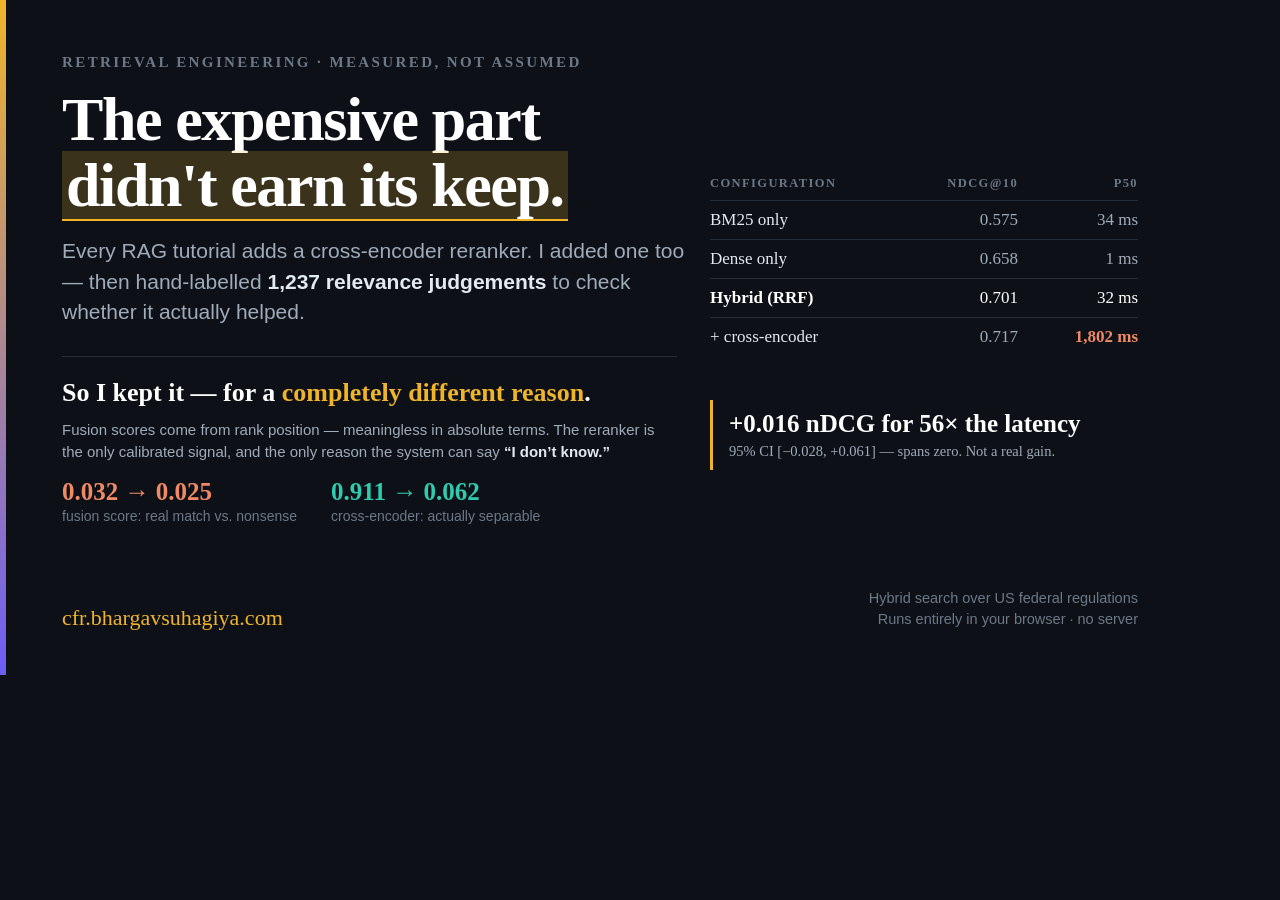
==== deploy/social/card.html @ ebbb8b27 "Port the pipeline to LangGraph, keeping the hand-rolled one as baseline Same retrieval, reranking an" ====
<!doctype html>
<html>
<head>
<meta charset="utf-8">
<style>
  @font-face { font-family: SG; src: url("FONTS/SpaceGrotesk-700.ttf"); font-weight: 700; }
  @font-face { font-family: SG; src: url("FONTS/SpaceGrotesk-500.ttf"); font-weight: 500; }
  @font-face { font-family: In; src: url("FONTS/Inter-400.ttf"); font-weight: 400; }
  @font-face { font-family: In; src: url("FONTS/Inter-500.ttf"); font-weight: 500; }
  @font-face { font-family: In; src: url("FONTS/Inter-600.ttf"); font-weight: 600; }

  @page { size: 1200px 675px; margin: 0; }
  * { box-sizing: border-box; margin: 0; padding: 0; }

  body {
    width: 1200px; height: 675px;
    background: #0d1117;
    color: #e3e9f1;
    font-family: In, sans-serif;
    padding: 54px 62px 46px;
    position: relative;
  }

  /* accent hairline down the left, echoing the app's citation highlight */
  .rail { position: absolute; left: 0; top: 0; width: 6px; height: 675px;
          background: linear-gradient(180deg, #f0b429 0%, #6d5df6 100%); }

  .eyebrow { font-family: In; font-size: 15px; letter-spacing: 2.4px; text-transform: uppercase;
             color: #6c7887; font-weight: 600; }

  h1 { font-family: SG; font-weight: 700; font-size: 62px; line-height: 1.06;
       letter-spacing: -1.4px; margin-top: 16px; color: #ffffff; }
  h1 .hl { background: rgba(240,180,41,.20); box-shadow: 0 2px 0 #f0b429; padding: 0 4px; }

  .sub { font-size: 21px; line-height: 1.45; color: #a0abba; margin-top: 18px; max-width: 640px; }
  .sub b { color: #e3e9f1; font-weight: 600; }

  /* the measurement, as a table because that is the actual artifact */
  table { position: absolute; right: 62px; top: 176px; border-collapse: collapse; width: 428px; }
  th { font-family: In; font-size: 12.5px; letter-spacing: 1.4px; text-transform: uppercase;
       color: #6c7887; font-weight: 600; text-align: right; padding: 0 0 9px 22px; }
  th.l { text-align: left; padding-left: 0; }
  td { font-size: 17px; padding: 9px 0 9px 22px; text-align: right;
       border-top: 1px solid #262e3a; font-family: In; color: #a0abba; }
  td.l { text-align: left; padding-left: 0; color: #e3e9f1; font-weight: 500; }
  tr.win td { color: #ffffff; }
  tr.win td.l { color: #ffffff; font-weight: 600; }
  .slow { color: #f08a65; font-weight: 600; }

  .verdict { position: absolute; right: 62px; top: 400px; width: 428px;
             border-left: 3px solid #f0b429; padding: 10px 0 10px 16px; }
  .verdict .d { font-family: SG; font-weight: 700; font-size: 25px; color: #ffffff; }
  .verdict .c { font-size: 14.5px; color: #a0abba; margin-top: 5px; font-family: In; }

  /* the twist: it was load-bearing, just not for the reason it was added */
  .twist { position: absolute; left: 62px; top: 356px; width: 615px;
           border-top: 1px solid #262e3a; padding-top: 20px; }
  .twist .t { font-family: SG; font-weight: 700; font-size: 26px; color: #ffffff; line-height: 1.25; }
  .twist .t em { font-style: normal; color: #f0b429; }
  .twist .c { font-size: 15px; color: #a0abba; margin-top: 9px; line-height: 1.48; }
  .cmp { display: flex; gap: 34px; margin-top: 15px; }
  .cmp div { font-size: 14px; color: #6c7887; }
  .cmp b { display: block; font-family: SG; font-weight: 700; font-size: 25px; margin-bottom: 2px; }
  .cmp .no b { color: #f08a65; }
  .cmp .yes b { color: #2fcbae; }

  .foot { position: absolute; left: 62px; right: 62px; bottom: 44px;
          display: flex; justify-content: space-between; align-items: flex-end; }
  .foot .url { font-family: SG; font-weight: 500; font-size: 22px; color: #f0b429; }
  .foot .who { font-size: 14.5px; color: #6c7887; text-align: right; line-height: 1.5; }
</style>
</head>
<body>
  <div class="rail"></div>

  <div class="eyebrow">Retrieval engineering · measured, not assumed</div>
  <h1>The expensive part<br><span class="hl">didn't earn its keep.</span></h1>
  <p class="sub">
    Every RAG tutorial adds a cross-encoder reranker. I added one too — then
    hand-labelled <b>1,237 relevance judgements</b> to check whether it actually helped.
  </p>

  <table>
    <tr><th class="l">Configuration</th><th>nDCG@10</th><th>p50</th></tr>
    <tr><td class="l">BM25 only</td><td>0.575</td><td>34 ms</td></tr>
    <tr><td class="l">Dense only</td><td>0.658</td><td>1 ms</td></tr>
    <tr class="win"><td class="l">Hybrid (RRF)</td><td>0.701</td><td>32 ms</td></tr>
    <tr><td class="l">+ cross-encoder</td><td>0.717</td><td class="slow">1,802 ms</td></tr>
  </table>

  <div class="verdict">
    <div class="d">+0.016 nDCG for 56× the latency</div>
    <div class="c">95% CI [−0.028, +0.061] — spans zero. Not a real gain.</div>
  </div>

  <div class="twist">
    <div class="t">So I kept it — for a <em>completely different reason</em>.</div>
    <div class="c">
      Fusion scores come from rank position — meaningless in absolute terms. The
      reranker is the only calibrated signal, and the only reason the system can say
      <b style="color:#e3e9f1">“I don’t know.”</b>
    </div>
    <div class="cmp">
      <div class="no"><b>0.032 → 0.025</b>fusion score: real match vs. nonsense</div>
      <div class="yes"><b>0.911 → 0.062</b>cross-encoder: actually separable</div>
    </div>
  </div>

  <div class="foot">
    <div class="url">cfr.bhargavsuhagiya.com</div>
    <div class="who">
      Hybrid search over US federal regulations<br>
      Runs entirely in your browser · no server
    </div>
  </div>
</body>
</html>
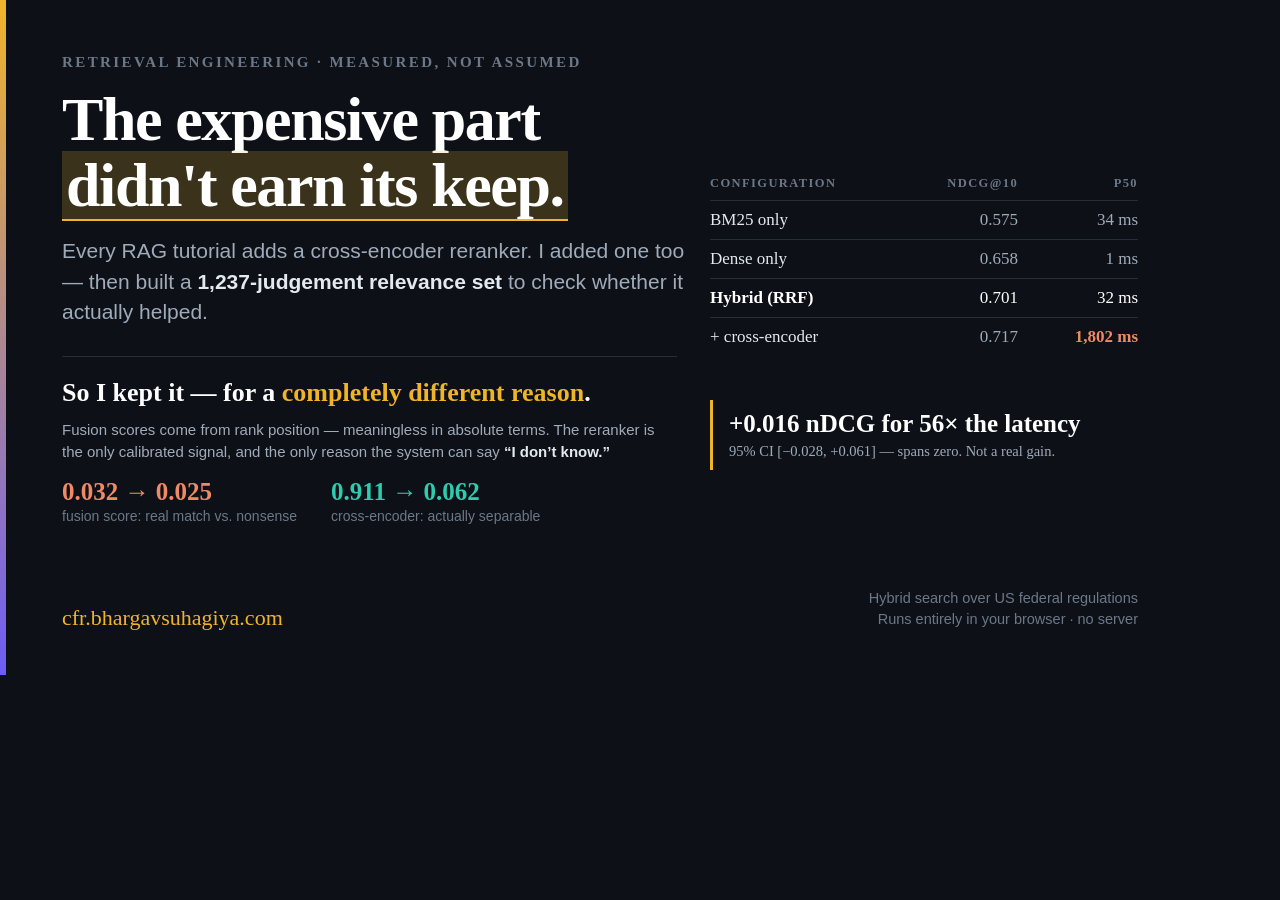
==== commit 72dcaa39: "Add the agent-finding social card and rewrite the LinkedIn post The post now leads with the reformul" ====
--- a/deploy/social/card.html
+++ b/deploy/social/card.html
@@ -77,7 +77,7 @@
   <h1>The expensive part<br><span class="hl">didn't earn its keep.</span></h1>
   <p class="sub">
     Every RAG tutorial adds a cross-encoder reranker. I added one too — then
-    hand-labelled <b>1,237 relevance judgements</b> to check whether it actually helped.
+    built a <b>1,237-judgement relevance set</b> to check whether it actually helped.
   </p>
 
   <table>
